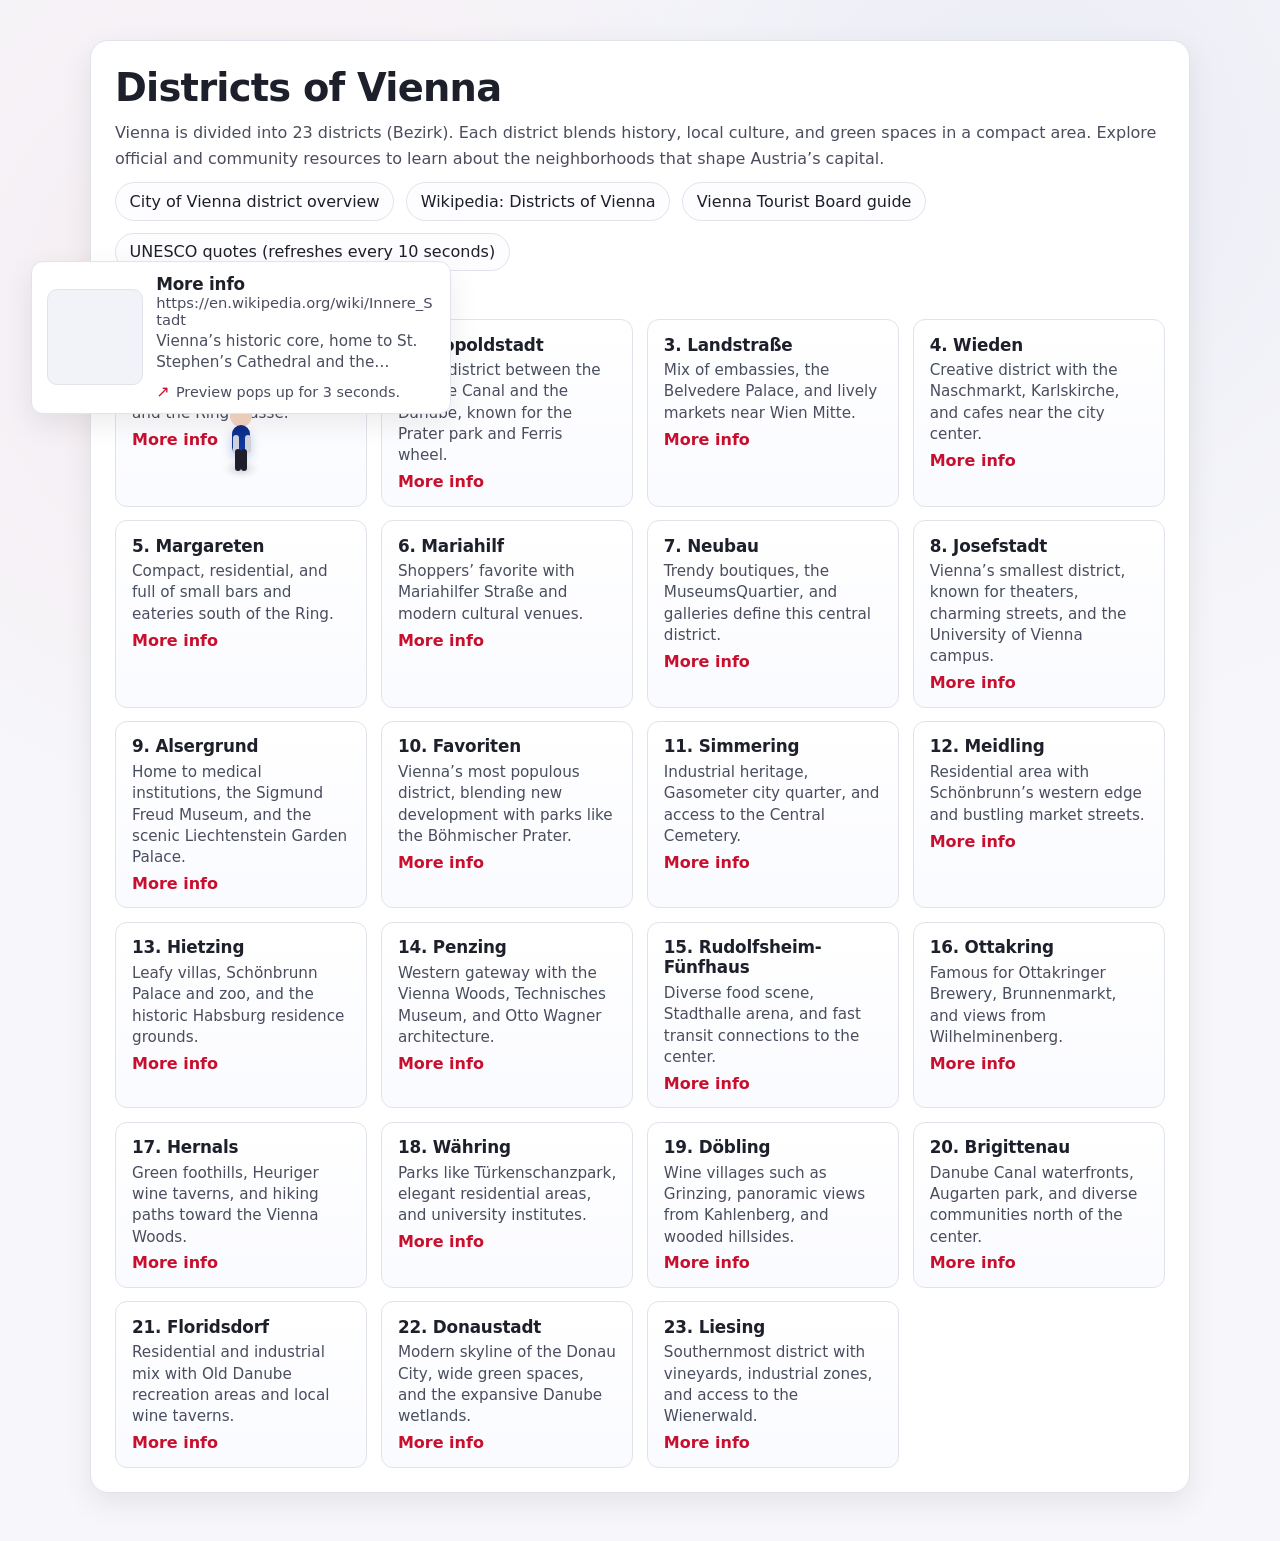
==== index.html @ 6fa462cc "Add UNESCO quotes page" ====
<!doctype html>
<html lang="en">
<head>
  <meta charset="UTF-8" />
  <meta name="viewport" content="width=device-width, initial-scale=1" />
  <title>Districts of Vienna</title>
  <style>
    :root {
      color-scheme: light;
      --bg: #f7f7fb;
      --panel: #ffffff;
      --text: #1d1f2a;
      --muted: #4a4d5e;
      --accent: #c8102e;
      --border: #e1e3eb;
      --shadow: 0 10px 30px rgba(0, 0, 0, 0.08);
      font-family: "Inter", system-ui, -apple-system, "Segoe UI", sans-serif;
    }

    * {
      box-sizing: border-box;
    }

    body {
      margin: 0;
      min-height: 100vh;
      background: radial-gradient(circle at 20% 20%, rgba(200, 16, 46, 0.05), transparent 35%),
        radial-gradient(circle at 80% 10%, rgba(12, 44, 132, 0.05), transparent 35%),
        var(--bg);
      color: var(--text);
      display: grid;
      place-items: center;
      padding: 2.5rem 1.5rem 3rem;
    }

    main {
      width: min(1100px, 100%);
      background: var(--panel);
      border-radius: 18px;
      padding: clamp(1.5rem, 1.5vw, 2rem);
      box-shadow: var(--shadow);
      border: 1px solid var(--border);
    }

    header {
      display: flex;
      flex-direction: column;
      gap: 0.65rem;
      margin-bottom: 1.5rem;
    }

    h1 {
      font-size: clamp(1.8rem, 3vw, 2.4rem);
      margin: 0;
      letter-spacing: -0.02em;
    }

    p.lead {
      margin: 0;
      color: var(--muted);
      font-size: 1rem;
      line-height: 1.6;
    }

    .resources {
      display: flex;
      flex-wrap: wrap;
      gap: 0.75rem;
      margin: 0 0 1.5rem;
      padding: 0;
      list-style: none;
    }

    .resources a {
      display: inline-flex;
      align-items: center;
      gap: 0.4rem;
      padding: 0.55rem 0.85rem;
      border-radius: 999px;
      text-decoration: none;
      color: var(--text);
      border: 1px solid var(--border);
      background: #fdfdff;
      transition: transform 180ms ease, box-shadow 180ms ease, border-color 180ms ease;
    }

    .resources a:hover {
      transform: translateY(-1px);
      border-color: rgba(200, 16, 46, 0.35);
      box-shadow: 0 8px 20px rgba(200, 16, 46, 0.12);
    }

    .districts {
      display: grid;
      grid-template-columns: repeat(auto-fit, minmax(240px, 1fr));
      gap: 0.85rem;
      padding: 0;
      margin: 0;
      list-style: none;
    }

    .district {
      border: 1px solid var(--border);
      border-radius: 12px;
      padding: 0.9rem 1rem;
      background: linear-gradient(180deg, #ffffff 0%, #fafbff 100%);
      display: flex;
      flex-direction: column;
      gap: 0.35rem;
      transition: border-color 180ms ease, box-shadow 180ms ease, transform 180ms ease;
    }

    .district:hover {
      border-color: rgba(200, 16, 46, 0.35);
      box-shadow: 0 10px 22px rgba(12, 44, 132, 0.12);
      transform: translateY(-2px);
    }

    .district strong {
      font-size: 1.05rem;
      letter-spacing: -0.01em;
    }

    .district span {
      color: var(--muted);
      font-size: 0.95rem;
      line-height: 1.4;
    }

    .district a {
      color: var(--accent);
      font-weight: 600;
      text-decoration: none;
    }

    .district a:hover {
      text-decoration: underline;
    }

    .link-preview {
      position: fixed;
      transform: translate(-50%, -110%);
      min-width: 260px;
      max-width: min(420px, 92vw);
      padding: 0.75rem 0.9rem;
      border-radius: 12px;
      background: var(--panel);
      border: 1px solid var(--border);
      box-shadow: var(--shadow);
      color: var(--text);
      display: none;
      gap: 0.85rem;
      z-index: 5;
      align-items: center;
      grid-template-columns: 96px 1fr;
    }

    .link-preview.visible {
      display: grid;
      animation: fade-in 200ms ease;
    }

    .link-preview .preview-media {
      width: 96px;
      height: 96px;
      border-radius: 10px;
      overflow: hidden;
      background: #f1f3f8;
      border: 1px solid var(--border);
      display: grid;
      place-items: center;
    }

    .link-preview .preview-media img {
      width: 100%;
      height: 100%;
      object-fit: cover;
      display: block;
    }

    .link-preview .preview-media img.is-hidden {
      display: none;
    }

    .link-preview strong {
      font-size: 1.05rem;
      letter-spacing: -0.01em;
      display: block;
    }

    .link-preview .url {
      color: var(--muted);
      font-size: 0.92rem;
      word-break: break-word;
      display: block;
    }

    .link-preview .description {
      margin: 0.2rem 0 0.55rem;
      color: var(--muted);
      font-size: 0.95rem;
      line-height: 1.4;
      display: -webkit-box;
      -webkit-line-clamp: 2;
      -webkit-box-orient: vertical;
      overflow: hidden;
    }

    .link-preview .hint {
      display: inline-flex;
      align-items: center;
      gap: 0.4rem;
      font-size: 0.9rem;
      color: var(--muted);
    }

    .link-preview .hint::before {
      content: "\2197";
      font-size: 1rem;
      color: var(--accent);
    }

    .little-man {
      position: fixed;
      inset: 0;
      pointer-events: none;
      overflow: visible;
      z-index: 2;
    }

    .little-man .shadow {
      position: absolute;
      width: 34px;
      height: 12px;
      background: radial-gradient(ellipse at center, rgba(0, 0, 0, 0.25), transparent 70%);
      filter: blur(3px);
      transform: translate(-50%, -50%);
      animation: roam 16s linear infinite;
      z-index: 0;
    }

    .little-man .character {
      position: absolute;
      width: 34px;
      height: 64px;
      transform: translate(-50%, -100%);
      transform-origin: center bottom;
      animation: roam 16s linear infinite;
      z-index: 1;
    }

    .little-man.is-manual .character,
    .little-man.is-manual .shadow {
      animation: none;
      left: var(--man-x);
      top: var(--man-y);
      transition: left 280ms ease, top 280ms ease, transform 280ms ease;
    }

    .little-man.is-manual .character {
      transform: translate(-50%, -100%) scaleX(var(--man-direction, 1));
    }

    .little-man.is-manual .shadow {
      transform: translate(-50%, -50%);
    }

    .little-man .head {
      position: absolute;
      width: 22px;
      height: 22px;
      background: #f7d7c4;
      border-radius: 50%;
      top: 0;
      left: 50%;
      transform: translateX(-50%);
      box-shadow: inset 0 1px 0 rgba(255, 255, 255, 0.6);
    }

    .little-man .body {
      position: absolute;
      width: 18px;
      height: 28px;
      background: linear-gradient(180deg, #0c2c84 0%, #123da8 100%);
      border-radius: 10px 10px 6px 6px;
      top: 20px;
      left: 50%;
      transform: translateX(-50%);
      box-shadow: 0 6px 12px rgba(12, 44, 132, 0.25);
      animation: bounce 800ms ease-in-out infinite;
    }

    .little-man .leg,
    .little-man .arm {
      position: absolute;
      width: 6px;
      height: 22px;
      background: #1e1f2a;
      border-radius: 8px;
      transform-origin: top center;
      top: 44px;
      left: 50%;
    }

    .little-man .leg.left {
      margin-left: -6px;
      animation: walk 700ms ease-in-out infinite alternate;
    }

    .little-man .leg.right {
      margin-left: 0px;
      animation: walk 700ms ease-in-out infinite alternate-reverse;
    }

    .little-man .arm {
      height: 18px;
      top: 30px;
      background: #d0d3dd;
    }

    .little-man .arm.left {
      margin-left: -8px;
      animation: swing 650ms ease-in-out infinite alternate;
    }

    .little-man .arm.right {
      margin-left: 4px;
      animation: swing 650ms ease-in-out infinite alternate-reverse;
    }

    @keyframes roam {
      0% {
        left: 12vw;
        top: 70vh;
        transform: translate(-50%, -100%) scaleX(1);
      }
      25% {
        left: 82vw;
        top: 68vh;
        transform: translate(-50%, -100%) scaleX(1);
      }
      35% {
        left: 82vw;
        top: 36vh;
        transform: translate(-50%, -100%) scaleX(-1);
      }
      60% {
        left: 22vw;
        top: 34vh;
        transform: translate(-50%, -100%) scaleX(-1);
      }
      72% {
        left: 22vw;
        top: 72vh;
        transform: translate(-50%, -100%) scaleX(1);
      }
      100% {
        left: 12vw;
        top: 70vh;
        transform: translate(-50%, -100%) scaleX(1);
      }
    }

    @keyframes walk {
      from {
        transform: rotate(18deg);
      }
      to {
        transform: rotate(-18deg);
      }
    }

    @keyframes swing {
      from {
        transform: rotate(-12deg);
      }
      to {
        transform: rotate(14deg);
      }
    }

    @keyframes bounce {
      0%,
      100% {
        transform: translate(-50%, 0);
      }
      50% {
        transform: translate(-50%, -3px);
      }
    }

    @media (max-width: 640px) {
      body {
        padding: 1.25rem;
      }

      .districts {
        grid-template-columns: 1fr;
      }
    }

    @keyframes fade-in {
      from {
        opacity: 0;
        transform: translate(-50%, -120%);
      }
      to {
        opacity: 1;
        transform: translate(-50%, -110%);
      }
    }
  </style>
</head>
<body>
  <div class="little-man" aria-hidden="true">
    <div class="shadow"></div>
    <div class="character">
      <span class="head"></span>
      <span class="body"></span>
      <span class="arm left"></span>
      <span class="arm right"></span>
      <span class="leg left"></span>
      <span class="leg right"></span>
    </div>
  </div>
  <main>
    <header>
      <h1>Districts of Vienna</h1>
      <p class="lead">
        Vienna is divided into 23 districts (Bezirk). Each district blends history, local culture, and green spaces in a
        compact area. Explore official and community resources to learn about the neighborhoods that shape Austria&rsquo;s
        capital.
      </p>
      <ul class="resources">
        <li><a href="https://www.wien.gv.at/english/environment-districts/" target="_blank" rel="noopener">City of Vienna district overview</a></li>
        <li><a href="https://en.wikipedia.org/wiki/Districts_of_Vienna" target="_blank" rel="noopener">Wikipedia: Districts of Vienna</a></li>
        <li><a href="https://www.wien.info/en/travel-info/vienna-districts" target="_blank" rel="noopener">Vienna Tourist Board guide</a></li>
        <li><a href="quotes.html">UNESCO quotes (refreshes every 10 seconds)</a></li>
      </ul>
    </header>

    <ul class="districts">
      <li class="district">
        <strong>1. Innere Stadt</strong>
        <span>Vienna&rsquo;s historic core, home to St. Stephen&rsquo;s Cathedral and the Ringstrasse.</span>
        <a href="https://en.wikipedia.org/wiki/Innere_Stadt" target="_blank" rel="noopener">More info</a>
      </li>
      <li class="district">
        <strong>2. Leopoldstadt</strong>
        <span>Island district between the Danube Canal and the Danube, known for the Prater park and Ferris wheel.</span>
        <a href="https://en.wikipedia.org/wiki/Leopoldstadt" target="_blank" rel="noopener">More info</a>
      </li>
      <li class="district">
        <strong>3. Landstraße</strong>
        <span>Mix of embassies, the Belvedere Palace, and lively markets near Wien Mitte.</span>
        <a href="https://en.wikipedia.org/wiki/Landstraße" target="_blank" rel="noopener">More info</a>
      </li>
      <li class="district">
        <strong>4. Wieden</strong>
        <span>Creative district with the Naschmarkt, Karlskirche, and cafes near the city center.</span>
        <a href="https://en.wikipedia.org/wiki/Wieden" target="_blank" rel="noopener">More info</a>
      </li>
      <li class="district">
        <strong>5. Margareten</strong>
        <span>Compact, residential, and full of small bars and eateries south of the Ring.</span>
        <a href="https://en.wikipedia.org/wiki/Margareten" target="_blank" rel="noopener">More info</a>
      </li>
      <li class="district">
        <strong>6. Mariahilf</strong>
        <span>Shoppers&rsquo; favorite with Mariahilfer Straße and modern cultural venues.</span>
        <a href="https://en.wikipedia.org/wiki/Mariahilf" target="_blank" rel="noopener">More info</a>
      </li>
      <li class="district">
        <strong>7. Neubau</strong>
        <span>Trendy boutiques, the MuseumsQuartier, and galleries define this central district.</span>
        <a href="https://en.wikipedia.org/wiki/Neubau" target="_blank" rel="noopener">More info</a>
      </li>
      <li class="district">
        <strong>8. Josefstadt</strong>
        <span>Vienna&rsquo;s smallest district, known for theaters, charming streets, and the University of Vienna campus.</span>
        <a href="https://en.wikipedia.org/wiki/Josefstadt" target="_blank" rel="noopener">More info</a>
      </li>
      <li class="district">
        <strong>9. Alsergrund</strong>
        <span>Home to medical institutions, the Sigmund Freud Museum, and the scenic Liechtenstein Garden Palace.</span>
        <a href="https://en.wikipedia.org/wiki/Alsergrund" target="_blank" rel="noopener">More info</a>
      </li>
      <li class="district">
        <strong>10. Favoriten</strong>
        <span>Vienna&rsquo;s most populous district, blending new development with parks like the Böhmischer Prater.</span>
        <a href="https://en.wikipedia.org/wiki/Favoriten" target="_blank" rel="noopener">More info</a>
      </li>
      <li class="district">
        <strong>11. Simmering</strong>
        <span>Industrial heritage, Gasometer city quarter, and access to the Central Cemetery.</span>
        <a href="https://en.wikipedia.org/wiki/Simmering_(Vienna)" target="_blank" rel="noopener">More info</a>
      </li>
      <li class="district">
        <strong>12. Meidling</strong>
        <span>Residential area with Schönbrunn&rsquo;s western edge and bustling market streets.</span>
        <a href="https://en.wikipedia.org/wiki/Meidling" target="_blank" rel="noopener">More info</a>
      </li>
      <li class="district">
        <strong>13. Hietzing</strong>
        <span>Leafy villas, Schönbrunn Palace and zoo, and the historic Habsburg residence grounds.</span>
        <a href="https://en.wikipedia.org/wiki/Hietzing" target="_blank" rel="noopener">More info</a>
      </li>
      <li class="district">
        <strong>14. Penzing</strong>
        <span>Western gateway with the Vienna Woods, Technisches Museum, and Otto Wagner architecture.</span>
        <a href="https://en.wikipedia.org/wiki/Penzing,_Vienna" target="_blank" rel="noopener">More info</a>
      </li>
      <li class="district">
        <strong>15. Rudolfsheim-Fünfhaus</strong>
        <span>Diverse food scene, Stadthalle arena, and fast transit connections to the center.</span>
        <a href="https://en.wikipedia.org/wiki/Rudolfsheim-Fünfhaus" target="_blank" rel="noopener">More info</a>
      </li>
      <li class="district">
        <strong>16. Ottakring</strong>
        <span>Famous for Ottakringer Brewery, Brunnenmarkt, and views from Wilhelminenberg.</span>
        <a href="https://en.wikipedia.org/wiki/Ottakring" target="_blank" rel="noopener">More info</a>
      </li>
      <li class="district">
        <strong>17. Hernals</strong>
        <span>Green foothills, Heuriger wine taverns, and hiking paths toward the Vienna Woods.</span>
        <a href="https://en.wikipedia.org/wiki/Hernals" target="_blank" rel="noopener">More info</a>
      </li>
      <li class="district">
        <strong>18. Währing</strong>
        <span>Parks like Türkenschanzpark, elegant residential areas, and university institutes.</span>
        <a href="https://en.wikipedia.org/wiki/Währing" target="_blank" rel="noopener">More info</a>
      </li>
      <li class="district">
        <strong>19. Döbling</strong>
        <span>Wine villages such as Grinzing, panoramic views from Kahlenberg, and wooded hillsides.</span>
        <a href="https://en.wikipedia.org/wiki/Döbling" target="_blank" rel="noopener">More info</a>
      </li>
      <li class="district">
        <strong>20. Brigittenau</strong>
        <span>Danube Canal waterfronts, Augarten park, and diverse communities north of the center.</span>
        <a href="https://en.wikipedia.org/wiki/Brigittenau" target="_blank" rel="noopener">More info</a>
      </li>
      <li class="district">
        <strong>21. Floridsdorf</strong>
        <span>Residential and industrial mix with Old Danube recreation areas and local wine taverns.</span>
        <a href="https://en.wikipedia.org/wiki/Floridsdorf" target="_blank" rel="noopener">More info</a>
      </li>
      <li class="district">
        <strong>22. Donaustadt</strong>
        <span>Modern skyline of the Donau City, wide green spaces, and the expansive Danube wetlands.</span>
        <a href="https://en.wikipedia.org/wiki/Donaustadt" target="_blank" rel="noopener">More info</a>
      </li>
      <li class="district">
        <strong>23. Liesing</strong>
        <span>Southernmost district with vineyards, industrial zones, and access to the Wienerwald.</span>
        <a href="https://en.wikipedia.org/wiki/Liesing" target="_blank" rel="noopener">More info</a>
      </li>
    </ul>
  </main>
  <div class="link-preview" role="status" aria-live="polite">
    <div class="preview-media">
      <img class="is-hidden" alt="" />
    </div>
    <div class="preview-copy">
      <strong></strong>
      <span class="url"></span>
      <p class="description"></p>
      <span class="hint">Preview pops up for 3 seconds.</span>
    </div>
  </div>
  <script>
    const littleMan = document.querySelector('.little-man');
    const linkPreview = document.querySelector('.link-preview');
    const previewTitle = linkPreview.querySelector('strong');
    const previewUrl = linkPreview.querySelector('.url');
    const previewDescription = linkPreview.querySelector('.description');
    const previewImage = linkPreview.querySelector('.preview-media img');
    const anchors = Array.from(document.querySelectorAll('a[href]'));
    const previewCache = new Map();
    let previewTimeout;
    let autoTourTimeout;
    let autoIndex = 0;

    function positionLittleMan(target) {
      const rect = target.getBoundingClientRect();
      const x = rect.left + rect.width / 2;
      const y = rect.top + rect.height + 20;
      const direction = x < window.innerWidth / 2 ? 1 : -1;
      littleMan.style.setProperty('--man-x', `${x}px`);
      littleMan.style.setProperty('--man-y', `${y}px`);
      littleMan.style.setProperty('--man-direction', direction);
      littleMan.classList.add('is-manual');
    }

    function positionPreview(target) {
      const rect = target.getBoundingClientRect();
      const x = rect.left + rect.width / 2;
      const y = rect.top;
      linkPreview.style.left = `${x}px`;
      linkPreview.style.top = `${y}px`;
    }

    function getFallbackDescription(anchor) {
      return anchor.closest('.district')?.querySelector('span')?.textContent?.trim() || '';
    }

    function applyPreviewData(anchor, data) {
      if (linkPreview.dataset.href !== anchor.href) return;

      previewTitle.textContent = data.title;
      previewUrl.textContent = data.url;
      previewDescription.textContent = data.description || '';

      if (data.image) {
        previewImage.src = data.image;
        previewImage.alt = data.title;
        previewImage.classList.remove('is-hidden');
      } else {
        previewImage.removeAttribute('src');
        previewImage.alt = '';
        previewImage.classList.add('is-hidden');
      }
    }

    async function fetchPreviewData(anchor) {
      const href = anchor.href;

      if (previewCache.has(href)) {
        return previewCache.get(href);
      }

      const fallback = {
        title: anchor.textContent.trim() || href,
        url: href,
        description: getFallbackDescription(anchor),
        image: '',
      };

      previewCache.set(href, fallback);

      try {
        const pathParts = new URL(href).pathname.split('/').filter(Boolean);
        const pageName = decodeURIComponent(pathParts.pop() || '');

        if (!pageName) {
          return fallback;
        }

        const response = await fetch(`https://en.wikipedia.org/api/rest_v1/page/summary/${pageName}`);

        if (!response.ok) {
          return fallback;
        }

        const data = await response.json();

        const enriched = {
          title: data.title || fallback.title,
          url: href,
          description: data.extract || fallback.description,
          image: data.thumbnail?.source || '',
        };

        previewCache.set(href, enriched);
        return enriched;
      } catch (error) {
        return fallback;
      }
    }

    function hidePreview() {
      linkPreview.classList.remove('visible');
      littleMan.classList.remove('is-manual');
      delete linkPreview.dataset.href;
    }

    function showPreview(anchor) {
      clearTimeout(previewTimeout);
      positionLittleMan(anchor);
      positionPreview(anchor);
      linkPreview.dataset.href = anchor.href;

      applyPreviewData(anchor, {
        title: anchor.textContent.trim() || anchor.href,
        url: anchor.href,
        description: getFallbackDescription(anchor),
        image: '',
      });
      linkPreview.classList.add('visible');

      fetchPreviewData(anchor).then((data) => applyPreviewData(anchor, data));

      previewTimeout = setTimeout(hidePreview, 3000);
    }

    const infoAnchors = anchors.filter((anchor) => anchor.closest('.district'));

    function stopAutoTour() {
      clearTimeout(autoTourTimeout);
      autoTourTimeout = null;
    }

    function startAutoTour(initialDelay = 800) {
      stopAutoTour();
      if (!infoAnchors.length) return;

      autoIndex = 0;

      const visitNext = () => {
        const anchor = infoAnchors[autoIndex % infoAnchors.length];
        showPreview(anchor);

        autoTourTimeout = setTimeout(() => {
          hidePreview();
          autoIndex += 1;
          autoTourTimeout = setTimeout(visitNext, 450);
        }, 3200);
      };

      autoTourTimeout = setTimeout(visitNext, initialDelay);
    }

    anchors.forEach((anchor) => {
      const handlePointerEnter = () => {
        stopAutoTour();
        showPreview(anchor);
      };
      const handlePointerMove = () => {
        positionLittleMan(anchor);
        positionPreview(anchor);
      };
      const handlePointerLeave = () => {
        clearTimeout(previewTimeout);
        hidePreview();
        startAutoTour(1400);
      };

      anchor.addEventListener('pointerenter', handlePointerEnter);
      anchor.addEventListener('pointermove', handlePointerMove);
      anchor.addEventListener('pointerleave', handlePointerLeave);
      anchor.addEventListener('focus', handlePointerEnter);
      anchor.addEventListener('blur', handlePointerLeave);
    });

    startAutoTour(800);
  </script>
</body>
</html>
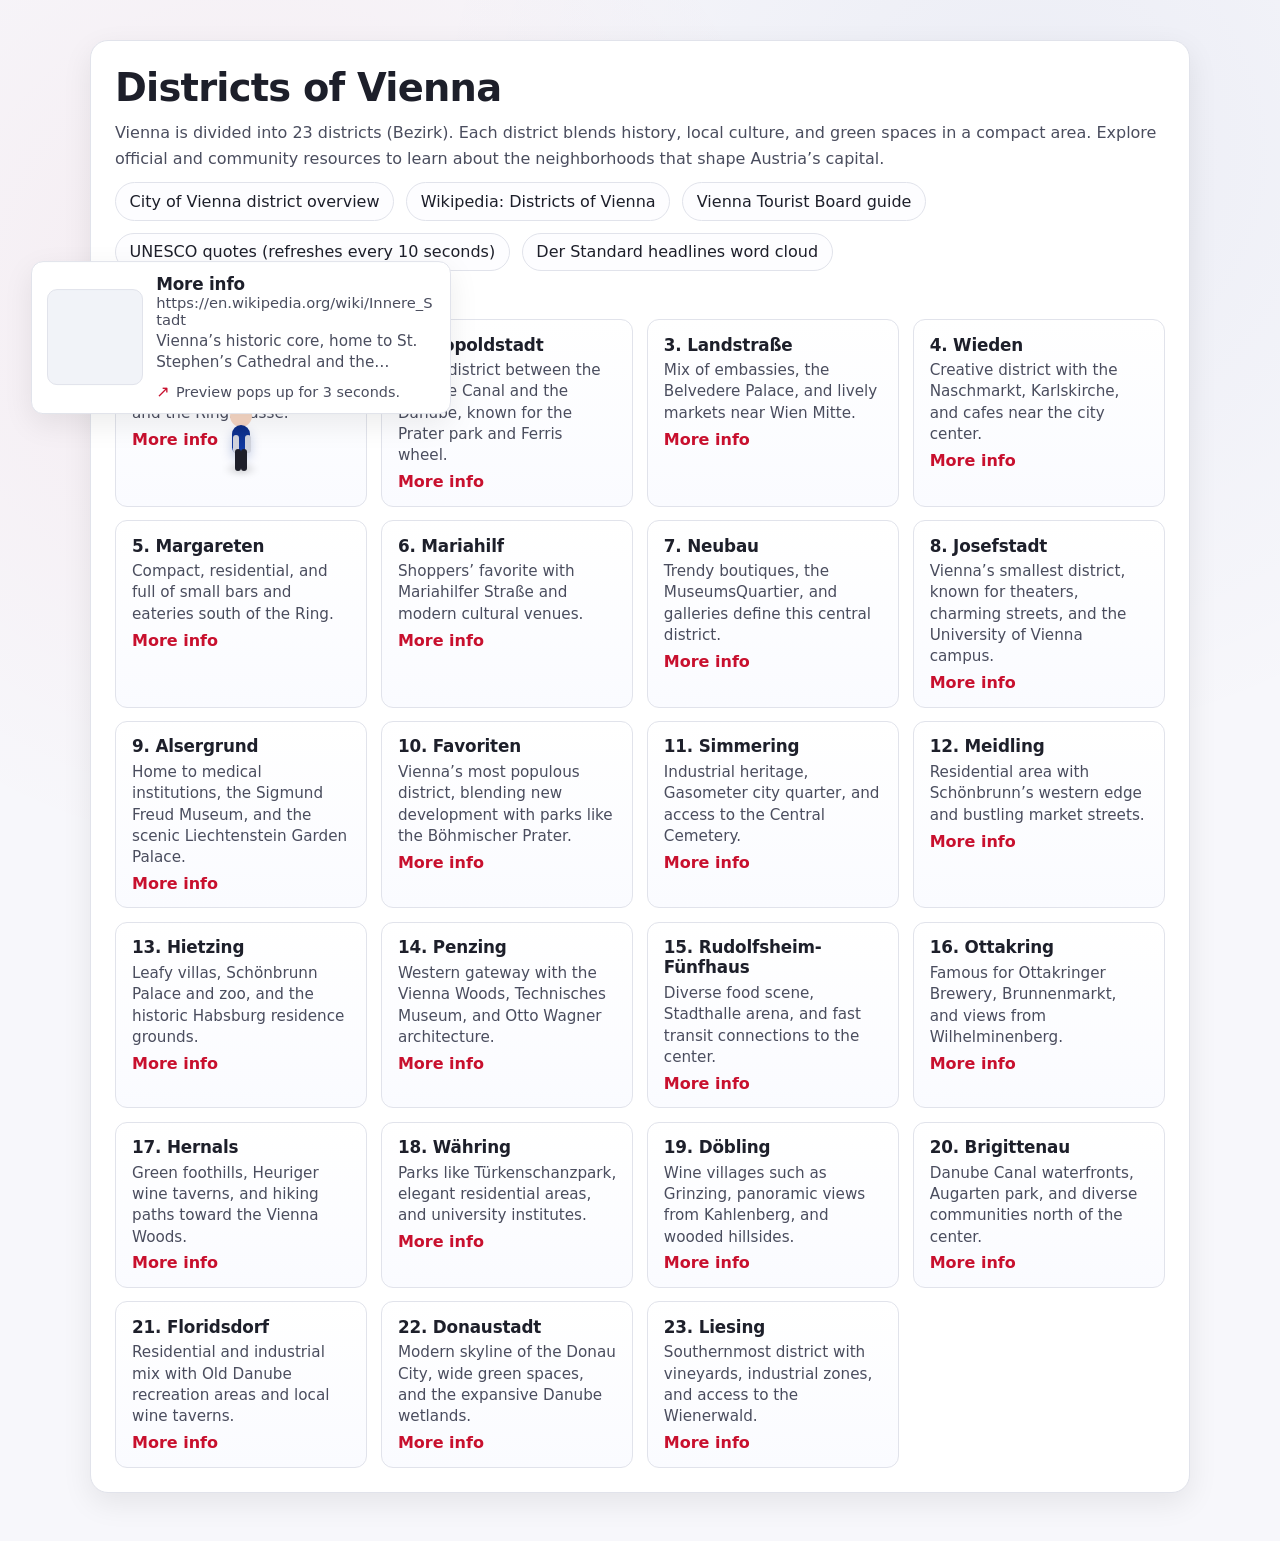
==== commit 9bea21b3: "Add Der Standard headlines word cloud page" ====
--- a/index.html
+++ b/index.html
@@ -436,6 +436,7 @@
         <li><a href="https://en.wikipedia.org/wiki/Districts_of_Vienna" target="_blank" rel="noopener">Wikipedia: Districts of Vienna</a></li>
         <li><a href="https://www.wien.info/en/travel-info/vienna-districts" target="_blank" rel="noopener">Vienna Tourist Board guide</a></li>
         <li><a href="quotes.html">UNESCO quotes (refreshes every 10 seconds)</a></li>
+        <li><a href="headlines.html">Der Standard headlines word cloud</a></li>
       </ul>
     </header>
 
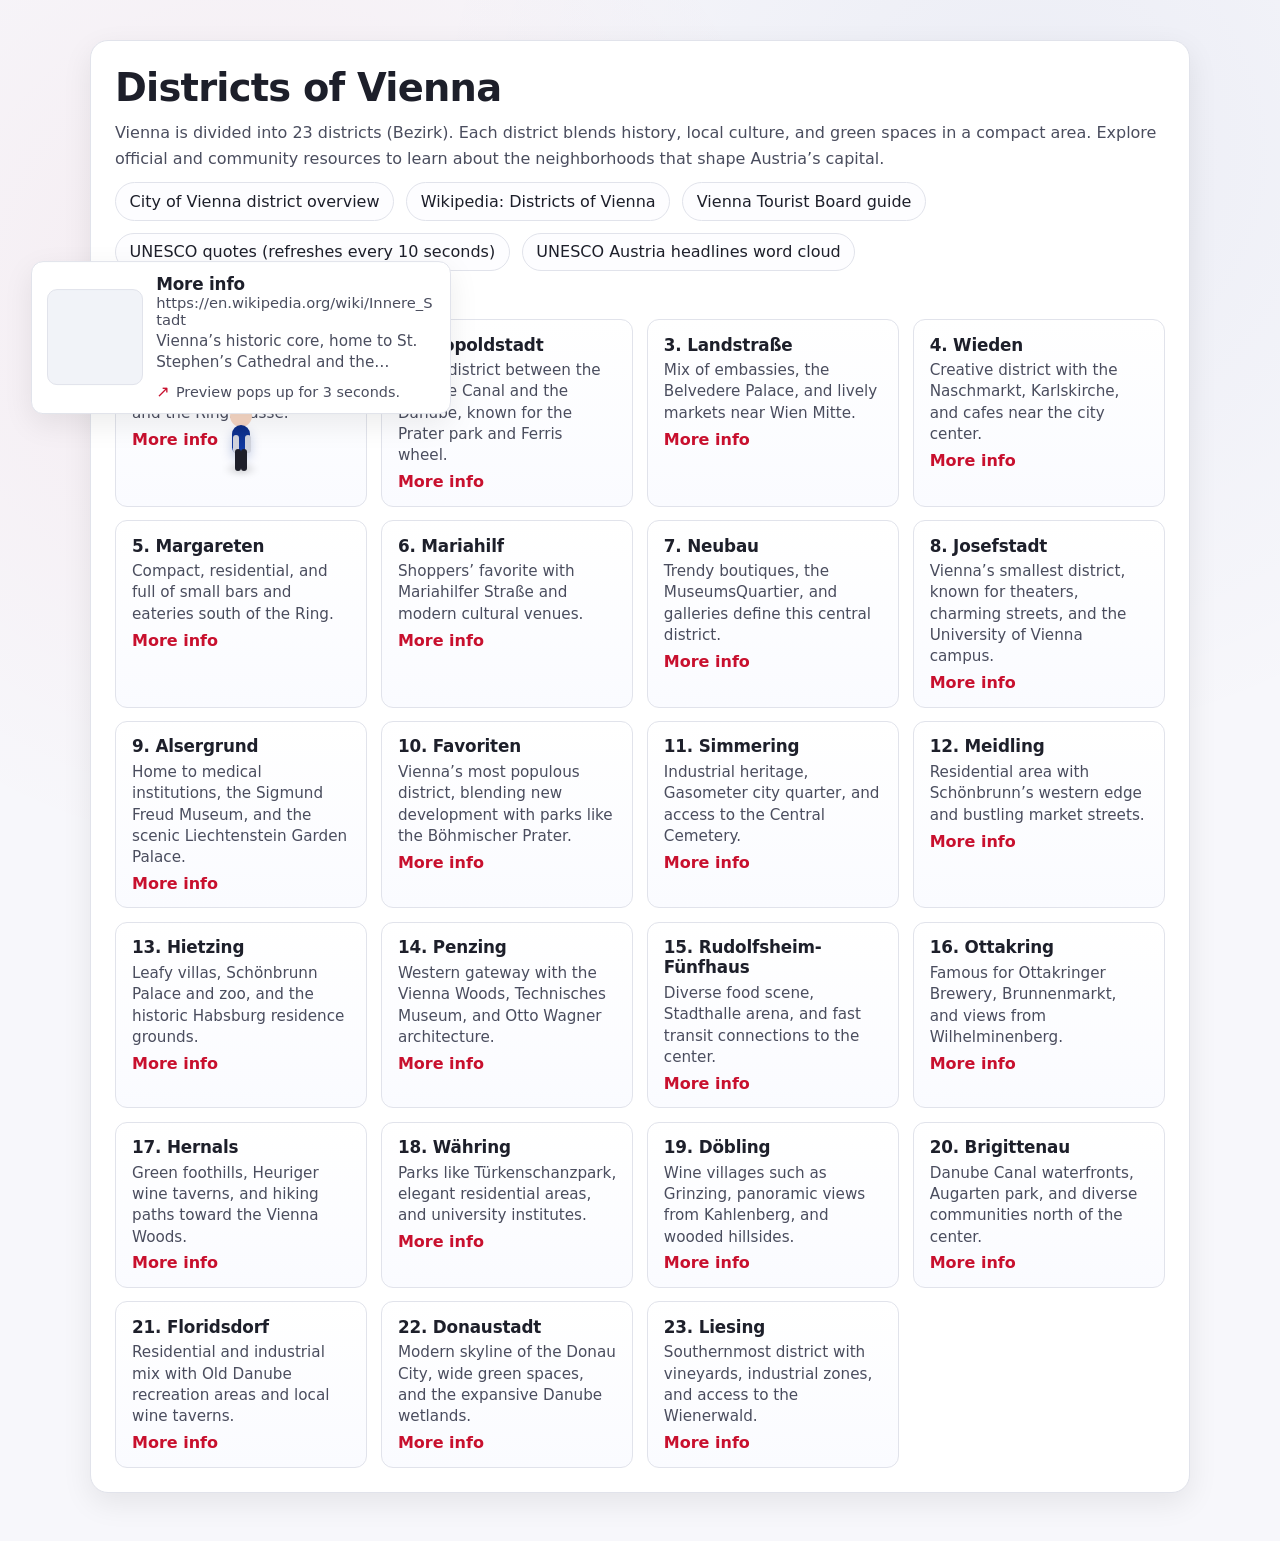
==== commit 52e73376: "Use UNESCO RSS feed for headlines" ====
--- a/index.html
+++ b/index.html
@@ -436,7 +436,7 @@
         <li><a href="https://en.wikipedia.org/wiki/Districts_of_Vienna" target="_blank" rel="noopener">Wikipedia: Districts of Vienna</a></li>
         <li><a href="https://www.wien.info/en/travel-info/vienna-districts" target="_blank" rel="noopener">Vienna Tourist Board guide</a></li>
         <li><a href="quotes.html">UNESCO quotes (refreshes every 10 seconds)</a></li>
-        <li><a href="headlines.html">Der Standard headlines word cloud</a></li>
+        <li><a href="headlines.html">UNESCO Austria headlines word cloud</a></li>
       </ul>
     </header>
 
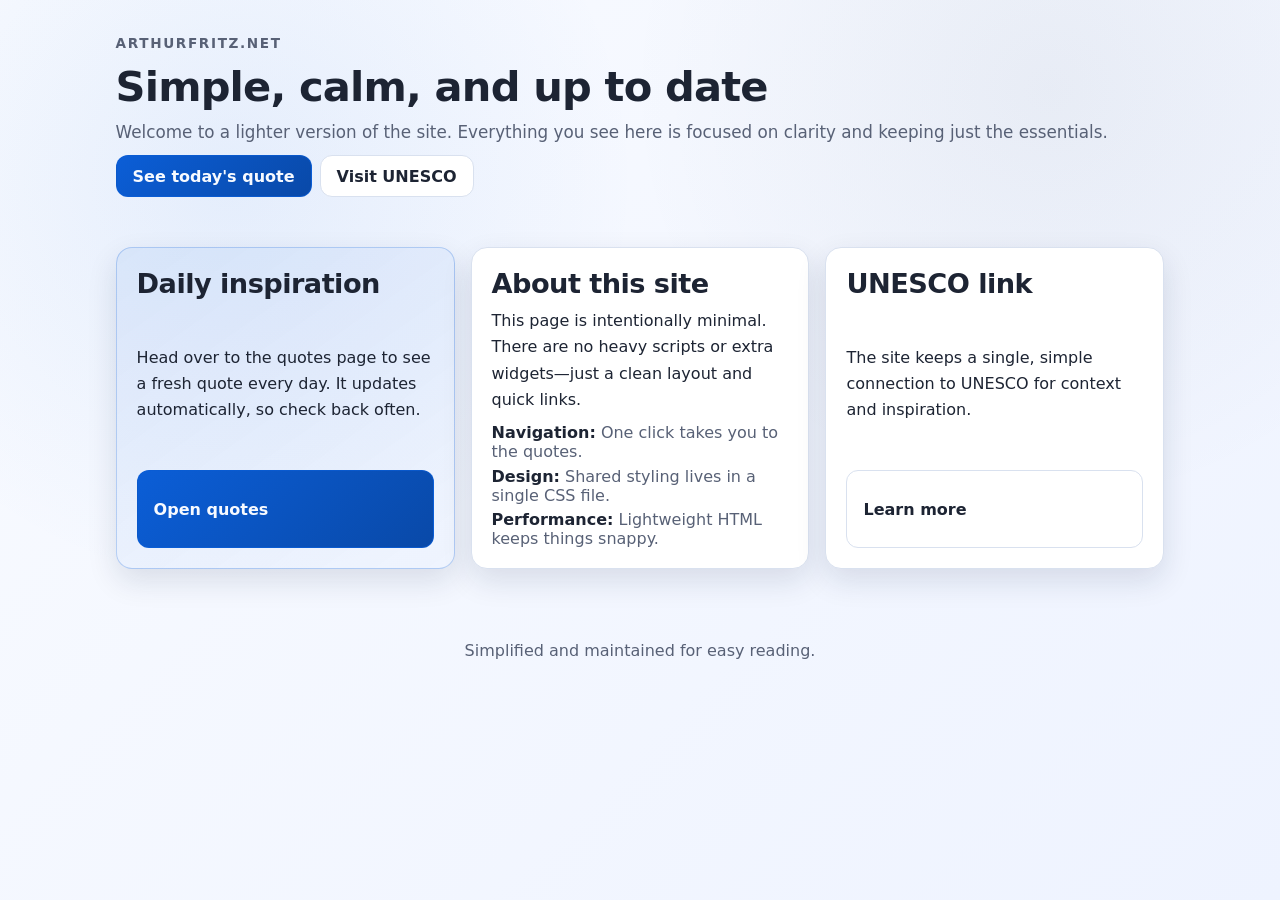
==== commit 2ef9db7f: "Simplify site and refresh quotes daily" ====
--- a/index.html
+++ b/index.html
@@ -3,747 +3,46 @@
 <head>
   <meta charset="UTF-8" />
   <meta name="viewport" content="width=device-width, initial-scale=1" />
-  <title>Districts of Vienna</title>
-  <style>
-    :root {
-      color-scheme: light;
-      --bg: #f7f7fb;
-      --panel: #ffffff;
-      --text: #1d1f2a;
-      --muted: #4a4d5e;
-      --accent: #c8102e;
-      --border: #e1e3eb;
-      --shadow: 0 10px 30px rgba(0, 0, 0, 0.08);
-      font-family: "Inter", system-ui, -apple-system, "Segoe UI", sans-serif;
-    }
-
-    * {
-      box-sizing: border-box;
-    }
-
-    body {
-      margin: 0;
-      min-height: 100vh;
-      background: radial-gradient(circle at 20% 20%, rgba(200, 16, 46, 0.05), transparent 35%),
-        radial-gradient(circle at 80% 10%, rgba(12, 44, 132, 0.05), transparent 35%),
-        var(--bg);
-      color: var(--text);
-      display: grid;
-      place-items: center;
-      padding: 2.5rem 1.5rem 3rem;
-    }
-
-    main {
-      width: min(1100px, 100%);
-      background: var(--panel);
-      border-radius: 18px;
-      padding: clamp(1.5rem, 1.5vw, 2rem);
-      box-shadow: var(--shadow);
-      border: 1px solid var(--border);
-    }
-
-    header {
-      display: flex;
-      flex-direction: column;
-      gap: 0.65rem;
-      margin-bottom: 1.5rem;
-    }
-
-    h1 {
-      font-size: clamp(1.8rem, 3vw, 2.4rem);
-      margin: 0;
-      letter-spacing: -0.02em;
-    }
-
-    p.lead {
-      margin: 0;
-      color: var(--muted);
-      font-size: 1rem;
-      line-height: 1.6;
-    }
-
-    .resources {
-      display: flex;
-      flex-wrap: wrap;
-      gap: 0.75rem;
-      margin: 0 0 1.5rem;
-      padding: 0;
-      list-style: none;
-    }
-
-    .resources a {
-      display: inline-flex;
-      align-items: center;
-      gap: 0.4rem;
-      padding: 0.55rem 0.85rem;
-      border-radius: 999px;
-      text-decoration: none;
-      color: var(--text);
-      border: 1px solid var(--border);
-      background: #fdfdff;
-      transition: transform 180ms ease, box-shadow 180ms ease, border-color 180ms ease;
-    }
-
-    .resources a:hover {
-      transform: translateY(-1px);
-      border-color: rgba(200, 16, 46, 0.35);
-      box-shadow: 0 8px 20px rgba(200, 16, 46, 0.12);
-    }
-
-    .districts {
-      display: grid;
-      grid-template-columns: repeat(auto-fit, minmax(240px, 1fr));
-      gap: 0.85rem;
-      padding: 0;
-      margin: 0;
-      list-style: none;
-    }
-
-    .district {
-      border: 1px solid var(--border);
-      border-radius: 12px;
-      padding: 0.9rem 1rem;
-      background: linear-gradient(180deg, #ffffff 0%, #fafbff 100%);
-      display: flex;
-      flex-direction: column;
-      gap: 0.35rem;
-      transition: border-color 180ms ease, box-shadow 180ms ease, transform 180ms ease;
-    }
-
-    .district:hover {
-      border-color: rgba(200, 16, 46, 0.35);
-      box-shadow: 0 10px 22px rgba(12, 44, 132, 0.12);
-      transform: translateY(-2px);
-    }
-
-    .district strong {
-      font-size: 1.05rem;
-      letter-spacing: -0.01em;
-    }
-
-    .district span {
-      color: var(--muted);
-      font-size: 0.95rem;
-      line-height: 1.4;
-    }
-
-    .district a {
-      color: var(--accent);
-      font-weight: 600;
-      text-decoration: none;
-    }
-
-    .district a:hover {
-      text-decoration: underline;
-    }
-
-    .link-preview {
-      position: fixed;
-      transform: translate(-50%, -110%);
-      min-width: 260px;
-      max-width: min(420px, 92vw);
-      padding: 0.75rem 0.9rem;
-      border-radius: 12px;
-      background: var(--panel);
-      border: 1px solid var(--border);
-      box-shadow: var(--shadow);
-      color: var(--text);
-      display: none;
-      gap: 0.85rem;
-      z-index: 5;
-      align-items: center;
-      grid-template-columns: 96px 1fr;
-    }
-
-    .link-preview.visible {
-      display: grid;
-      animation: fade-in 200ms ease;
-    }
-
-    .link-preview .preview-media {
-      width: 96px;
-      height: 96px;
-      border-radius: 10px;
-      overflow: hidden;
-      background: #f1f3f8;
-      border: 1px solid var(--border);
-      display: grid;
-      place-items: center;
-    }
-
-    .link-preview .preview-media img {
-      width: 100%;
-      height: 100%;
-      object-fit: cover;
-      display: block;
-    }
-
-    .link-preview .preview-media img.is-hidden {
-      display: none;
-    }
-
-    .link-preview strong {
-      font-size: 1.05rem;
-      letter-spacing: -0.01em;
-      display: block;
-    }
-
-    .link-preview .url {
-      color: var(--muted);
-      font-size: 0.92rem;
-      word-break: break-word;
-      display: block;
-    }
-
-    .link-preview .description {
-      margin: 0.2rem 0 0.55rem;
-      color: var(--muted);
-      font-size: 0.95rem;
-      line-height: 1.4;
-      display: -webkit-box;
-      -webkit-line-clamp: 2;
-      -webkit-box-orient: vertical;
-      overflow: hidden;
-    }
-
-    .link-preview .hint {
-      display: inline-flex;
-      align-items: center;
-      gap: 0.4rem;
-      font-size: 0.9rem;
-      color: var(--muted);
-    }
-
-    .link-preview .hint::before {
-      content: "\2197";
-      font-size: 1rem;
-      color: var(--accent);
-    }
-
-    .little-man {
-      position: fixed;
-      inset: 0;
-      pointer-events: none;
-      overflow: visible;
-      z-index: 2;
-    }
-
-    .little-man .shadow {
-      position: absolute;
-      width: 34px;
-      height: 12px;
-      background: radial-gradient(ellipse at center, rgba(0, 0, 0, 0.25), transparent 70%);
-      filter: blur(3px);
-      transform: translate(-50%, -50%);
-      animation: roam 16s linear infinite;
-      z-index: 0;
-    }
-
-    .little-man .character {
-      position: absolute;
-      width: 34px;
-      height: 64px;
-      transform: translate(-50%, -100%);
-      transform-origin: center bottom;
-      animation: roam 16s linear infinite;
-      z-index: 1;
-    }
-
-    .little-man.is-manual .character,
-    .little-man.is-manual .shadow {
-      animation: none;
-      left: var(--man-x);
-      top: var(--man-y);
-      transition: left 280ms ease, top 280ms ease, transform 280ms ease;
-    }
-
-    .little-man.is-manual .character {
-      transform: translate(-50%, -100%) scaleX(var(--man-direction, 1));
-    }
-
-    .little-man.is-manual .shadow {
-      transform: translate(-50%, -50%);
-    }
-
-    .little-man .head {
-      position: absolute;
-      width: 22px;
-      height: 22px;
-      background: #f7d7c4;
-      border-radius: 50%;
-      top: 0;
-      left: 50%;
-      transform: translateX(-50%);
-      box-shadow: inset 0 1px 0 rgba(255, 255, 255, 0.6);
-    }
-
-    .little-man .body {
-      position: absolute;
-      width: 18px;
-      height: 28px;
-      background: linear-gradient(180deg, #0c2c84 0%, #123da8 100%);
-      border-radius: 10px 10px 6px 6px;
-      top: 20px;
-      left: 50%;
-      transform: translateX(-50%);
-      box-shadow: 0 6px 12px rgba(12, 44, 132, 0.25);
-      animation: bounce 800ms ease-in-out infinite;
-    }
-
-    .little-man .leg,
-    .little-man .arm {
-      position: absolute;
-      width: 6px;
-      height: 22px;
-      background: #1e1f2a;
-      border-radius: 8px;
-      transform-origin: top center;
-      top: 44px;
-      left: 50%;
-    }
-
-    .little-man .leg.left {
-      margin-left: -6px;
-      animation: walk 700ms ease-in-out infinite alternate;
-    }
-
-    .little-man .leg.right {
-      margin-left: 0px;
-      animation: walk 700ms ease-in-out infinite alternate-reverse;
-    }
-
-    .little-man .arm {
-      height: 18px;
-      top: 30px;
-      background: #d0d3dd;
-    }
-
-    .little-man .arm.left {
-      margin-left: -8px;
-      animation: swing 650ms ease-in-out infinite alternate;
-    }
-
-    .little-man .arm.right {
-      margin-left: 4px;
-      animation: swing 650ms ease-in-out infinite alternate-reverse;
-    }
-
-    @keyframes roam {
-      0% {
-        left: 12vw;
-        top: 70vh;
-        transform: translate(-50%, -100%) scaleX(1);
-      }
-      25% {
-        left: 82vw;
-        top: 68vh;
-        transform: translate(-50%, -100%) scaleX(1);
-      }
-      35% {
-        left: 82vw;
-        top: 36vh;
-        transform: translate(-50%, -100%) scaleX(-1);
-      }
-      60% {
-        left: 22vw;
-        top: 34vh;
-        transform: translate(-50%, -100%) scaleX(-1);
-      }
-      72% {
-        left: 22vw;
-        top: 72vh;
-        transform: translate(-50%, -100%) scaleX(1);
-      }
-      100% {
-        left: 12vw;
-        top: 70vh;
-        transform: translate(-50%, -100%) scaleX(1);
-      }
-    }
-
-    @keyframes walk {
-      from {
-        transform: rotate(18deg);
-      }
-      to {
-        transform: rotate(-18deg);
-      }
-    }
-
-    @keyframes swing {
-      from {
-        transform: rotate(-12deg);
-      }
-      to {
-        transform: rotate(14deg);
-      }
-    }
-
-    @keyframes bounce {
-      0%,
-      100% {
-        transform: translate(-50%, 0);
-      }
-      50% {
-        transform: translate(-50%, -3px);
-      }
-    }
-
-    @media (max-width: 640px) {
-      body {
-        padding: 1.25rem;
-      }
-
-      .districts {
-        grid-template-columns: 1fr;
-      }
-    }
-
-    @keyframes fade-in {
-      from {
-        opacity: 0;
-        transform: translate(-50%, -120%);
-      }
-      to {
-        opacity: 1;
-        transform: translate(-50%, -110%);
-      }
-    }
-  </style>
+  <title>arthurfritz.net</title>
+  <link rel="stylesheet" href="styles.css" />
 </head>
 <body>
-  <div class="little-man" aria-hidden="true">
-    <div class="shadow"></div>
-    <div class="character">
-      <span class="head"></span>
-      <span class="body"></span>
-      <span class="arm left"></span>
-      <span class="arm right"></span>
-      <span class="leg left"></span>
-      <span class="leg right"></span>
+  <header class="site-header container">
+    <p class="eyebrow">arthurfritz.net</p>
+    <h1>Simple, calm, and up to date</h1>
+    <p class="lead">Welcome to a lighter version of the site. Everything you see here is focused on clarity and keeping just the essentials.</p>
+    <div style="display:flex;gap:0.5rem;flex-wrap:wrap;align-items:center;">
+      <a class="button primary" href="quotes.html">See today's quote</a>
+      <a class="button" href="https://www.unesco.org/en" target="_blank" rel="noopener">Visit UNESCO</a>
     </div>
-  </div>
-  <main>
-    <header>
-      <h1>Districts of Vienna</h1>
-      <p class="lead">
-        Vienna is divided into 23 districts (Bezirk). Each district blends history, local culture, and green spaces in a
-        compact area. Explore official and community resources to learn about the neighborhoods that shape Austria&rsquo;s
-        capital.
-      </p>
-      <ul class="resources">
-        <li><a href="https://www.wien.gv.at/english/environment-districts/" target="_blank" rel="noopener">City of Vienna district overview</a></li>
-        <li><a href="https://en.wikipedia.org/wiki/Districts_of_Vienna" target="_blank" rel="noopener">Wikipedia: Districts of Vienna</a></li>
-        <li><a href="https://www.wien.info/en/travel-info/vienna-districts" target="_blank" rel="noopener">Vienna Tourist Board guide</a></li>
-        <li><a href="quotes.html">UNESCO quotes (refreshes every 10 seconds)</a></li>
-        <li><a href="headlines.html">UNESCO Austria headlines word cloud</a></li>
+  </header>
+
+  <main class="container grid">
+    <section class="card highlight">
+      <h2>Daily inspiration</h2>
+      <p>Head over to the quotes page to see a fresh quote every day. It updates automatically, so check back often.</p>
+      <a class="button primary" href="quotes.html">Open quotes</a>
+    </section>
+
+    <section class="card">
+      <h2>About this site</h2>
+      <p>This page is intentionally minimal. There are no heavy scripts or extra widgets—just a clean layout and quick links.</p>
+      <ul class="list">
+        <li><strong>Navigation:</strong> One click takes you to the quotes.</li>
+        <li><strong>Design:</strong> Shared styling lives in a single CSS file.</li>
+        <li><strong>Performance:</strong> Lightweight HTML keeps things snappy.</li>
       </ul>
-    </header>
+    </section>
 
-    <ul class="districts">
-      <li class="district">
-        <strong>1. Innere Stadt</strong>
-        <span>Vienna&rsquo;s historic core, home to St. Stephen&rsquo;s Cathedral and the Ringstrasse.</span>
-        <a href="https://en.wikipedia.org/wiki/Innere_Stadt" target="_blank" rel="noopener">More info</a>
-      </li>
-      <li class="district">
-        <strong>2. Leopoldstadt</strong>
-        <span>Island district between the Danube Canal and the Danube, known for the Prater park and Ferris wheel.</span>
-        <a href="https://en.wikipedia.org/wiki/Leopoldstadt" target="_blank" rel="noopener">More info</a>
-      </li>
-      <li class="district">
-        <strong>3. Landstraße</strong>
-        <span>Mix of embassies, the Belvedere Palace, and lively markets near Wien Mitte.</span>
-        <a href="https://en.wikipedia.org/wiki/Landstraße" target="_blank" rel="noopener">More info</a>
-      </li>
-      <li class="district">
-        <strong>4. Wieden</strong>
-        <span>Creative district with the Naschmarkt, Karlskirche, and cafes near the city center.</span>
-        <a href="https://en.wikipedia.org/wiki/Wieden" target="_blank" rel="noopener">More info</a>
-      </li>
-      <li class="district">
-        <strong>5. Margareten</strong>
-        <span>Compact, residential, and full of small bars and eateries south of the Ring.</span>
-        <a href="https://en.wikipedia.org/wiki/Margareten" target="_blank" rel="noopener">More info</a>
-      </li>
-      <li class="district">
-        <strong>6. Mariahilf</strong>
-        <span>Shoppers&rsquo; favorite with Mariahilfer Straße and modern cultural venues.</span>
-        <a href="https://en.wikipedia.org/wiki/Mariahilf" target="_blank" rel="noopener">More info</a>
-      </li>
-      <li class="district">
-        <strong>7. Neubau</strong>
-        <span>Trendy boutiques, the MuseumsQuartier, and galleries define this central district.</span>
-        <a href="https://en.wikipedia.org/wiki/Neubau" target="_blank" rel="noopener">More info</a>
-      </li>
-      <li class="district">
-        <strong>8. Josefstadt</strong>
-        <span>Vienna&rsquo;s smallest district, known for theaters, charming streets, and the University of Vienna campus.</span>
-        <a href="https://en.wikipedia.org/wiki/Josefstadt" target="_blank" rel="noopener">More info</a>
-      </li>
-      <li class="district">
-        <strong>9. Alsergrund</strong>
-        <span>Home to medical institutions, the Sigmund Freud Museum, and the scenic Liechtenstein Garden Palace.</span>
-        <a href="https://en.wikipedia.org/wiki/Alsergrund" target="_blank" rel="noopener">More info</a>
-      </li>
-      <li class="district">
-        <strong>10. Favoriten</strong>
-        <span>Vienna&rsquo;s most populous district, blending new development with parks like the Böhmischer Prater.</span>
-        <a href="https://en.wikipedia.org/wiki/Favoriten" target="_blank" rel="noopener">More info</a>
-      </li>
-      <li class="district">
-        <strong>11. Simmering</strong>
-        <span>Industrial heritage, Gasometer city quarter, and access to the Central Cemetery.</span>
-        <a href="https://en.wikipedia.org/wiki/Simmering_(Vienna)" target="_blank" rel="noopener">More info</a>
-      </li>
-      <li class="district">
-        <strong>12. Meidling</strong>
-        <span>Residential area with Schönbrunn&rsquo;s western edge and bustling market streets.</span>
-        <a href="https://en.wikipedia.org/wiki/Meidling" target="_blank" rel="noopener">More info</a>
-      </li>
-      <li class="district">
-        <strong>13. Hietzing</strong>
-        <span>Leafy villas, Schönbrunn Palace and zoo, and the historic Habsburg residence grounds.</span>
-        <a href="https://en.wikipedia.org/wiki/Hietzing" target="_blank" rel="noopener">More info</a>
-      </li>
-      <li class="district">
-        <strong>14. Penzing</strong>
-        <span>Western gateway with the Vienna Woods, Technisches Museum, and Otto Wagner architecture.</span>
-        <a href="https://en.wikipedia.org/wiki/Penzing,_Vienna" target="_blank" rel="noopener">More info</a>
-      </li>
-      <li class="district">
-        <strong>15. Rudolfsheim-Fünfhaus</strong>
-        <span>Diverse food scene, Stadthalle arena, and fast transit connections to the center.</span>
-        <a href="https://en.wikipedia.org/wiki/Rudolfsheim-Fünfhaus" target="_blank" rel="noopener">More info</a>
-      </li>
-      <li class="district">
-        <strong>16. Ottakring</strong>
-        <span>Famous for Ottakringer Brewery, Brunnenmarkt, and views from Wilhelminenberg.</span>
-        <a href="https://en.wikipedia.org/wiki/Ottakring" target="_blank" rel="noopener">More info</a>
-      </li>
-      <li class="district">
-        <strong>17. Hernals</strong>
-        <span>Green foothills, Heuriger wine taverns, and hiking paths toward the Vienna Woods.</span>
-        <a href="https://en.wikipedia.org/wiki/Hernals" target="_blank" rel="noopener">More info</a>
-      </li>
-      <li class="district">
-        <strong>18. Währing</strong>
-        <span>Parks like Türkenschanzpark, elegant residential areas, and university institutes.</span>
-        <a href="https://en.wikipedia.org/wiki/Währing" target="_blank" rel="noopener">More info</a>
-      </li>
-      <li class="district">
-        <strong>19. Döbling</strong>
-        <span>Wine villages such as Grinzing, panoramic views from Kahlenberg, and wooded hillsides.</span>
-        <a href="https://en.wikipedia.org/wiki/Döbling" target="_blank" rel="noopener">More info</a>
-      </li>
-      <li class="district">
-        <strong>20. Brigittenau</strong>
-        <span>Danube Canal waterfronts, Augarten park, and diverse communities north of the center.</span>
-        <a href="https://en.wikipedia.org/wiki/Brigittenau" target="_blank" rel="noopener">More info</a>
-      </li>
-      <li class="district">
-        <strong>21. Floridsdorf</strong>
-        <span>Residential and industrial mix with Old Danube recreation areas and local wine taverns.</span>
-        <a href="https://en.wikipedia.org/wiki/Floridsdorf" target="_blank" rel="noopener">More info</a>
-      </li>
-      <li class="district">
-        <strong>22. Donaustadt</strong>
-        <span>Modern skyline of the Donau City, wide green spaces, and the expansive Danube wetlands.</span>
-        <a href="https://en.wikipedia.org/wiki/Donaustadt" target="_blank" rel="noopener">More info</a>
-      </li>
-      <li class="district">
-        <strong>23. Liesing</strong>
-        <span>Southernmost district with vineyards, industrial zones, and access to the Wienerwald.</span>
-        <a href="https://en.wikipedia.org/wiki/Liesing" target="_blank" rel="noopener">More info</a>
-      </li>
-    </ul>
+    <section class="card">
+      <h2>UNESCO link</h2>
+      <p>The site keeps a single, simple connection to UNESCO for context and inspiration.</p>
+      <a class="button" href="https://www.unesco.org/en" target="_blank" rel="noopener">Learn more</a>
+    </section>
   </main>
-  <div class="link-preview" role="status" aria-live="polite">
-    <div class="preview-media">
-      <img class="is-hidden" alt="" />
-    </div>
-    <div class="preview-copy">
-      <strong></strong>
-      <span class="url"></span>
-      <p class="description"></p>
-      <span class="hint">Preview pops up for 3 seconds.</span>
-    </div>
-  </div>
-  <script>
-    const littleMan = document.querySelector('.little-man');
-    const linkPreview = document.querySelector('.link-preview');
-    const previewTitle = linkPreview.querySelector('strong');
-    const previewUrl = linkPreview.querySelector('.url');
-    const previewDescription = linkPreview.querySelector('.description');
-    const previewImage = linkPreview.querySelector('.preview-media img');
-    const anchors = Array.from(document.querySelectorAll('a[href]'));
-    const previewCache = new Map();
-    let previewTimeout;
-    let autoTourTimeout;
-    let autoIndex = 0;
 
-    function positionLittleMan(target) {
-      const rect = target.getBoundingClientRect();
-      const x = rect.left + rect.width / 2;
-      const y = rect.top + rect.height + 20;
-      const direction = x < window.innerWidth / 2 ? 1 : -1;
-      littleMan.style.setProperty('--man-x', `${x}px`);
-      littleMan.style.setProperty('--man-y', `${y}px`);
-      littleMan.style.setProperty('--man-direction', direction);
-      littleMan.classList.add('is-manual');
-    }
-
-    function positionPreview(target) {
-      const rect = target.getBoundingClientRect();
-      const x = rect.left + rect.width / 2;
-      const y = rect.top;
-      linkPreview.style.left = `${x}px`;
-      linkPreview.style.top = `${y}px`;
-    }
-
-    function getFallbackDescription(anchor) {
-      return anchor.closest('.district')?.querySelector('span')?.textContent?.trim() || '';
-    }
-
-    function applyPreviewData(anchor, data) {
-      if (linkPreview.dataset.href !== anchor.href) return;
-
-      previewTitle.textContent = data.title;
-      previewUrl.textContent = data.url;
-      previewDescription.textContent = data.description || '';
-
-      if (data.image) {
-        previewImage.src = data.image;
-        previewImage.alt = data.title;
-        previewImage.classList.remove('is-hidden');
-      } else {
-        previewImage.removeAttribute('src');
-        previewImage.alt = '';
-        previewImage.classList.add('is-hidden');
-      }
-    }
-
-    async function fetchPreviewData(anchor) {
-      const href = anchor.href;
-
-      if (previewCache.has(href)) {
-        return previewCache.get(href);
-      }
-
-      const fallback = {
-        title: anchor.textContent.trim() || href,
-        url: href,
-        description: getFallbackDescription(anchor),
-        image: '',
-      };
-
-      previewCache.set(href, fallback);
-
-      try {
-        const pathParts = new URL(href).pathname.split('/').filter(Boolean);
-        const pageName = decodeURIComponent(pathParts.pop() || '');
-
-        if (!pageName) {
-          return fallback;
-        }
-
-        const response = await fetch(`https://en.wikipedia.org/api/rest_v1/page/summary/${pageName}`);
-
-        if (!response.ok) {
-          return fallback;
-        }
-
-        const data = await response.json();
-
-        const enriched = {
-          title: data.title || fallback.title,
-          url: href,
-          description: data.extract || fallback.description,
-          image: data.thumbnail?.source || '',
-        };
-
-        previewCache.set(href, enriched);
-        return enriched;
-      } catch (error) {
-        return fallback;
-      }
-    }
-
-    function hidePreview() {
-      linkPreview.classList.remove('visible');
-      littleMan.classList.remove('is-manual');
-      delete linkPreview.dataset.href;
-    }
-
-    function showPreview(anchor) {
-      clearTimeout(previewTimeout);
-      positionLittleMan(anchor);
-      positionPreview(anchor);
-      linkPreview.dataset.href = anchor.href;
-
-      applyPreviewData(anchor, {
-        title: anchor.textContent.trim() || anchor.href,
-        url: anchor.href,
-        description: getFallbackDescription(anchor),
-        image: '',
-      });
-      linkPreview.classList.add('visible');
-
-      fetchPreviewData(anchor).then((data) => applyPreviewData(anchor, data));
-
-      previewTimeout = setTimeout(hidePreview, 3000);
-    }
-
-    const infoAnchors = anchors.filter((anchor) => anchor.closest('.district'));
-
-    function stopAutoTour() {
-      clearTimeout(autoTourTimeout);
-      autoTourTimeout = null;
-    }
-
-    function startAutoTour(initialDelay = 800) {
-      stopAutoTour();
-      if (!infoAnchors.length) return;
-
-      autoIndex = 0;
-
-      const visitNext = () => {
-        const anchor = infoAnchors[autoIndex % infoAnchors.length];
-        showPreview(anchor);
-
-        autoTourTimeout = setTimeout(() => {
-          hidePreview();
-          autoIndex += 1;
-          autoTourTimeout = setTimeout(visitNext, 450);
-        }, 3200);
-      };
-
-      autoTourTimeout = setTimeout(visitNext, initialDelay);
-    }
-
-    anchors.forEach((anchor) => {
-      const handlePointerEnter = () => {
-        stopAutoTour();
-        showPreview(anchor);
-      };
-      const handlePointerMove = () => {
-        positionLittleMan(anchor);
-        positionPreview(anchor);
-      };
-      const handlePointerLeave = () => {
-        clearTimeout(previewTimeout);
-        hidePreview();
-        startAutoTour(1400);
-      };
-
-      anchor.addEventListener('pointerenter', handlePointerEnter);
-      anchor.addEventListener('pointermove', handlePointerMove);
-      anchor.addEventListener('pointerleave', handlePointerLeave);
-      anchor.addEventListener('focus', handlePointerEnter);
-      anchor.addEventListener('blur', handlePointerLeave);
-    });
-
-    startAutoTour(800);
-  </script>
+  <footer class="footer">
+    Simplified and maintained for easy reading.
+  </footer>
 </body>
 </html>
--- a/styles.css
+++ b/styles.css
@@ -0,0 +1,185 @@
+:root {
+  color-scheme: light;
+  --bg: #f5f7fb;
+  --panel: #ffffff;
+  --text: #1d2433;
+  --muted: #586176;
+  --accent: #0b5ed7;
+  --accent-strong: #0949a8;
+  --border: #d9e1ef;
+  --shadow: 0 12px 30px rgba(13, 35, 67, 0.12);
+  --radius: 16px;
+  font-family: "Inter", system-ui, -apple-system, "Segoe UI", sans-serif;
+}
+
+* {
+  box-sizing: border-box;
+}
+
+body {
+  margin: 0;
+  min-height: 100vh;
+  background: radial-gradient(circle at 18% 20%, rgba(11, 94, 215, 0.08), transparent 32%),
+    radial-gradient(circle at 82% 10%, rgba(13, 35, 67, 0.05), transparent 32%),
+    linear-gradient(135deg, #f9fbff 0%, #eef3ff 100%);
+  color: var(--text);
+}
+
+.container {
+  width: min(1100px, 100%);
+  margin: 0 auto;
+  padding: clamp(1.5rem, 2vw, 2.5rem) clamp(1.25rem, 2vw, 2.5rem);
+}
+
+.site-header {
+  padding-top: clamp(1rem, 4vw, 2rem);
+  padding-bottom: clamp(0.5rem, 3vw, 1.5rem);
+  display: grid;
+  gap: 0.5rem;
+}
+
+.eyebrow {
+  text-transform: uppercase;
+  letter-spacing: 0.12em;
+  font-weight: 700;
+  color: var(--muted);
+  font-size: 0.85rem;
+  margin: 0;
+}
+
+h1,
+h2,
+h3 {
+  margin: 0;
+  letter-spacing: -0.02em;
+}
+
+h1 {
+  font-size: clamp(2rem, 4vw, 2.6rem);
+}
+
+h2 {
+  font-size: clamp(1.35rem, 3vw, 1.7rem);
+}
+
+p {
+  margin: 0;
+  line-height: 1.65;
+}
+
+.lead {
+  color: var(--muted);
+  font-size: 1.05rem;
+}
+
+.grid {
+  display: grid;
+  gap: 1rem;
+  grid-template-columns: repeat(auto-fit, minmax(280px, 1fr));
+  padding-bottom: clamp(1.5rem, 4vw, 3rem);
+}
+
+.card {
+  background: var(--panel);
+  border-radius: var(--radius);
+  border: 1px solid var(--border);
+  box-shadow: var(--shadow);
+  padding: clamp(1.25rem, 1.4vw, 1.75rem);
+  display: grid;
+  gap: 0.6rem;
+}
+
+.card.highlight {
+  border: 1px solid rgba(11, 94, 215, 0.25);
+  background: linear-gradient(145deg, rgba(11, 94, 215, 0.08), rgba(11, 94, 215, 0.02));
+}
+
+.list {
+  list-style: none;
+  padding: 0;
+  margin: 0;
+  display: grid;
+  gap: 0.35rem;
+}
+
+.list li {
+  color: var(--muted);
+}
+
+.list strong {
+  color: var(--text);
+}
+
+.button {
+  display: inline-flex;
+  align-items: center;
+  gap: 0.45rem;
+  text-decoration: none;
+  border-radius: 12px;
+  padding: 0.65rem 1rem;
+  font-weight: 700;
+  border: 1px solid var(--border);
+  color: var(--text);
+  background: var(--panel);
+  transition: transform 150ms ease, box-shadow 150ms ease, border-color 150ms ease;
+}
+
+.button:hover {
+  transform: translateY(-1px);
+  border-color: rgba(11, 94, 215, 0.3);
+  box-shadow: 0 12px 26px rgba(11, 94, 215, 0.18);
+}
+
+.button.primary {
+  background: linear-gradient(135deg, var(--accent), var(--accent-strong));
+  color: #f7faff;
+  border-color: rgba(11, 94, 215, 0.7);
+}
+
+.badge {
+  display: inline-flex;
+  align-items: center;
+  gap: 0.35rem;
+  padding: 0.4rem 0.7rem;
+  border-radius: 999px;
+  font-size: 0.9rem;
+  color: var(--accent-strong);
+  background: rgba(11, 94, 215, 0.1);
+  border: 1px solid rgba(11, 94, 215, 0.2);
+}
+
+.footer {
+  color: var(--muted);
+  text-align: center;
+  padding: 1.5rem clamp(1.25rem, 2vw, 2.5rem) 2.5rem;
+}
+
+.quote-box {
+  display: grid;
+  gap: 0.75rem;
+}
+
+.quote-text {
+  font-size: clamp(1.3rem, 2.5vw, 1.7rem);
+  font-weight: 800;
+  color: var(--accent-strong);
+  line-height: 1.5;
+  margin: 0;
+}
+
+.quote-meta {
+  color: var(--muted);
+  font-weight: 600;
+  margin: 0;
+}
+
+.status {
+  color: var(--muted);
+  font-size: 0.95rem;
+}
+
+@media (max-width: 640px) {
+  .grid {
+    grid-template-columns: 1fr;
+  }
+}
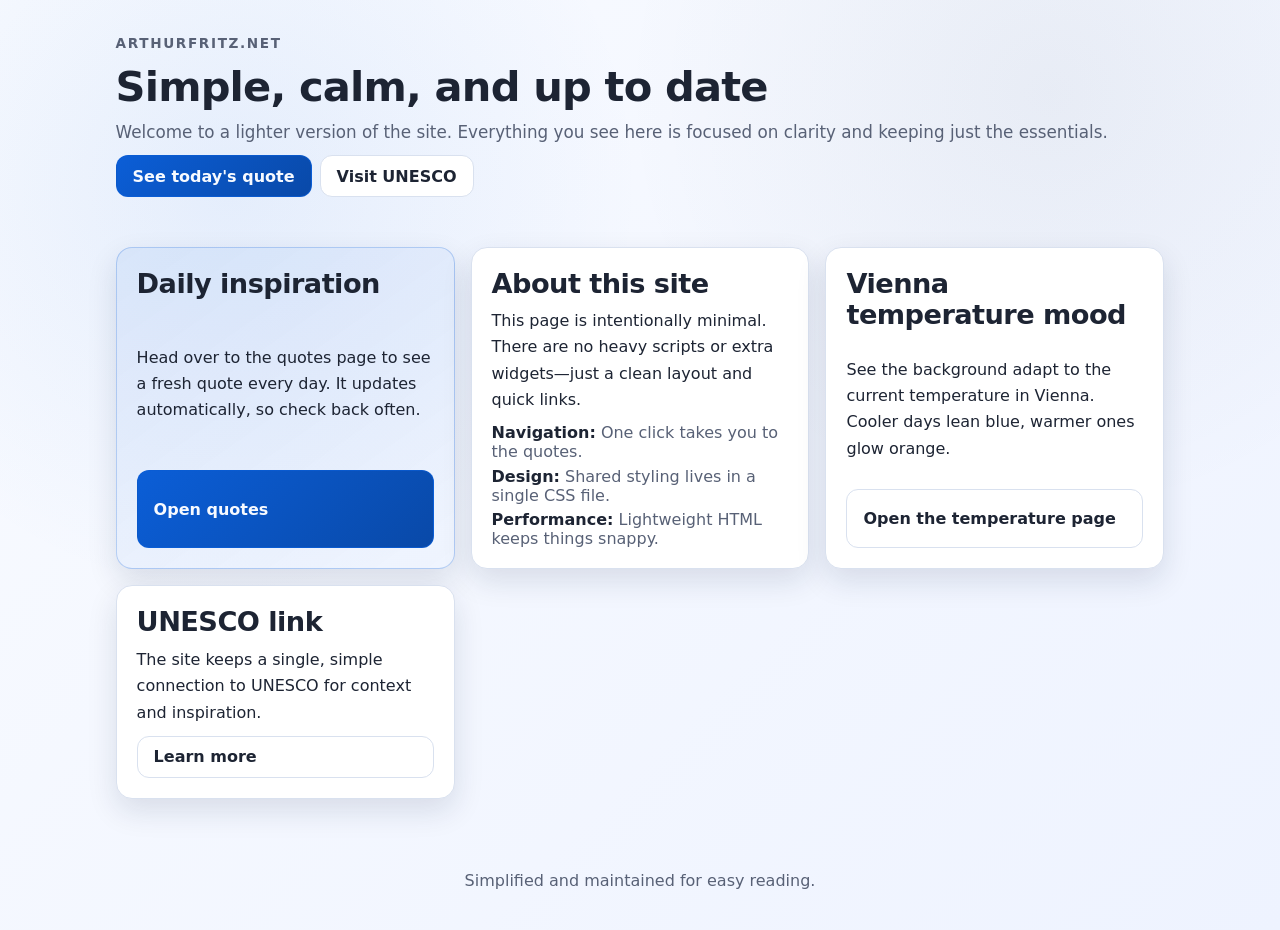
==== commit 88862357: "Add Vienna temperature page with adaptive colors" ====
--- a/index.html
+++ b/index.html
@@ -11,7 +11,7 @@
     <p class="eyebrow">arthurfritz.net</p>
     <h1>Simple, calm, and up to date</h1>
     <p class="lead">Welcome to a lighter version of the site. Everything you see here is focused on clarity and keeping just the essentials.</p>
-    <div style="display:flex;gap:0.5rem;flex-wrap:wrap;align-items:center;">
+    <div class="action-row">
       <a class="button primary" href="quotes.html">See today's quote</a>
       <a class="button" href="https://www.unesco.org/en" target="_blank" rel="noopener">Visit UNESCO</a>
     </div>
@@ -35,6 +35,12 @@
     </section>
 
     <section class="card">
+      <h2>Vienna temperature mood</h2>
+      <p>See the background adapt to the current temperature in Vienna. Cooler days lean blue, warmer ones glow orange.</p>
+      <a class="button" href="temperature.html">Open the temperature page</a>
+    </section>
+
+    <section class="card">
       <h2>UNESCO link</h2>
       <p>The site keeps a single, simple connection to UNESCO for context and inspiration.</p>
       <a class="button" href="https://www.unesco.org/en" target="_blank" rel="noopener">Learn more</a>
--- a/styles.css
+++ b/styles.css
@@ -72,6 +72,13 @@
   font-size: 1.05rem;
 }
 
+.action-row {
+  display: flex;
+  gap: 0.5rem;
+  flex-wrap: wrap;
+  align-items: center;
+}
+
 .grid {
   display: grid;
   gap: 1rem;
@@ -183,3 +190,41 @@
     grid-template-columns: 1fr;
   }
 }
+
+.temperature-card {
+  display: grid;
+  grid-template-columns: repeat(auto-fit, minmax(220px, 1fr));
+  gap: 1rem;
+  align-items: center;
+}
+
+.temperature-reading {
+  display: grid;
+  gap: 0.25rem;
+}
+
+.temperature-value {
+  font-size: clamp(2.5rem, 5vw, 3.5rem);
+  font-weight: 800;
+  margin: 0;
+}
+
+.temperature-label {
+  color: var(--muted);
+  font-weight: 700;
+  margin: 0;
+}
+
+.temperature-details {
+  display: grid;
+  gap: 0.35rem;
+}
+
+.temperature-description {
+  margin: 0;
+  line-height: 1.6;
+}
+
+.temperature-page .card {
+  transition: border-color 200ms ease;
+}
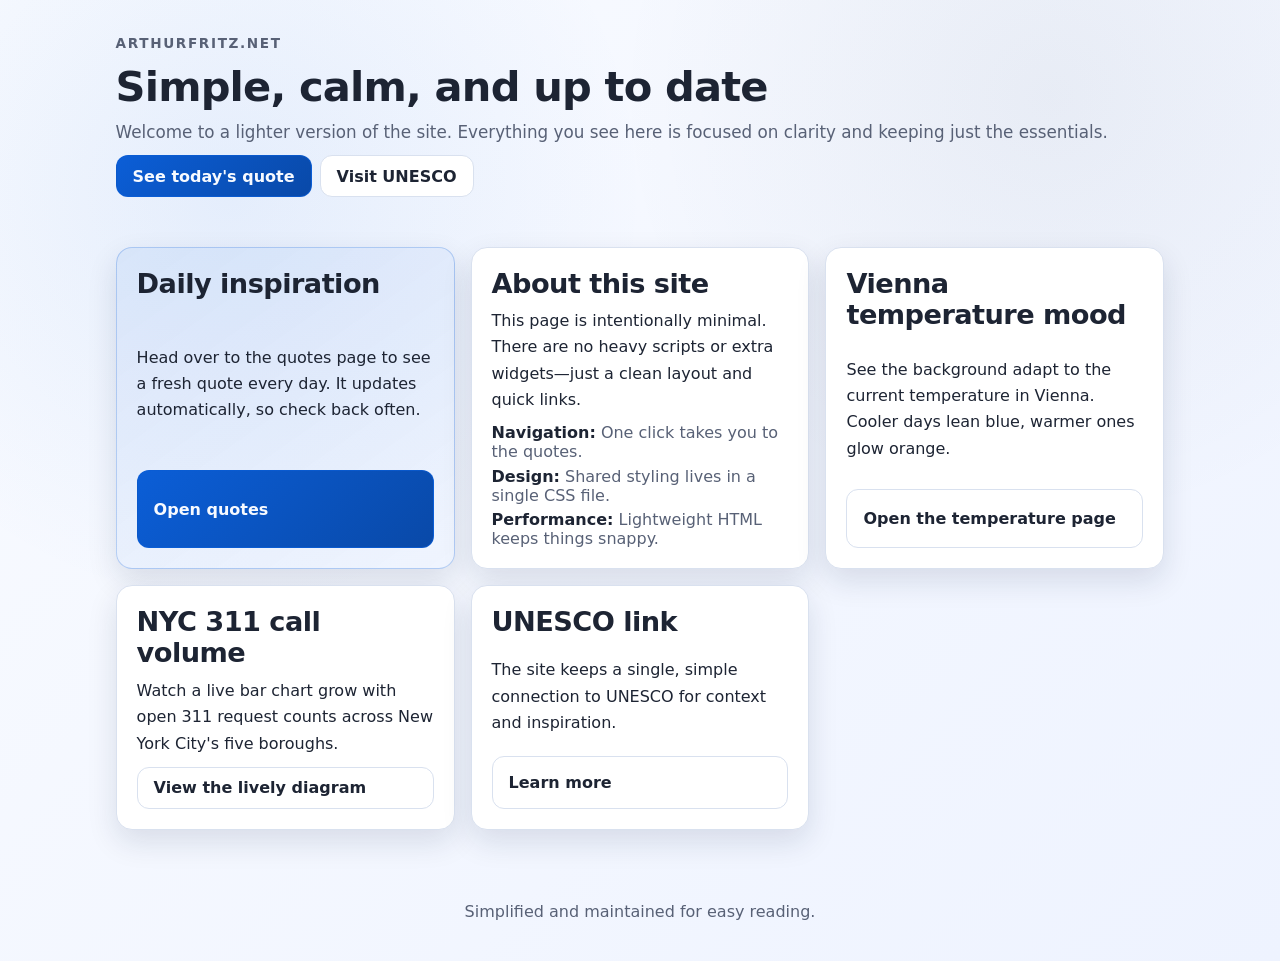
==== commit 428a52f7: "Add NYC 311 service request diagram" ====
--- a/index.html
+++ b/index.html
@@ -41,6 +41,12 @@
     </section>
 
     <section class="card">
+      <h2>NYC 311 call volume</h2>
+      <p>Watch a live bar chart grow with open 311 request counts across New York City's five boroughs.</p>
+      <a class="button" href="city-data.html">View the lively diagram</a>
+    </section>
+
+    <section class="card">
       <h2>UNESCO link</h2>
       <p>The site keeps a single, simple connection to UNESCO for context and inspiration.</p>
       <a class="button" href="https://www.unesco.org/en" target="_blank" rel="noopener">Learn more</a>
--- a/styles.css
+++ b/styles.css
@@ -228,3 +228,125 @@
 .temperature-page .card {
   transition: border-color 200ms ease;
 }
+
+.city-data-page body,
+.city-data-page {
+  background: radial-gradient(circle at 10% 20%, rgba(64, 160, 255, 0.1), transparent 30%),
+    radial-gradient(circle at 85% 10%, rgba(120, 81, 255, 0.12), transparent 30%),
+    linear-gradient(135deg, #f7f9ff 0%, #eef3ff 60%, #ffffff 100%);
+}
+
+.chart-card {
+  grid-column: 1 / -1;
+  gap: 1rem;
+}
+
+.chart-header {
+  display: flex;
+  justify-content: space-between;
+  gap: 1rem;
+  align-items: flex-start;
+  flex-wrap: wrap;
+}
+
+.legend {
+  display: flex;
+  gap: 0.5rem;
+  align-items: center;
+}
+
+.legend-badge {
+  padding: 0.4rem 0.75rem;
+  border-radius: 999px;
+  font-weight: 700;
+  font-size: 0.9rem;
+  border: 1px solid var(--border);
+}
+
+.legend-badge.gradient {
+  background: linear-gradient(135deg, rgba(11, 94, 215, 0.18), rgba(120, 81, 255, 0.2));
+  color: var(--accent-strong);
+}
+
+.legend-badge.muted {
+  background: rgba(13, 35, 67, 0.04);
+  color: var(--muted);
+}
+
+.bar-chart {
+  display: grid;
+  gap: 0.65rem;
+}
+
+.bar {
+  background: linear-gradient(90deg, rgba(11, 94, 215, 0.08), rgba(120, 81, 255, 0.08));
+  border: 1px solid rgba(11, 94, 215, 0.12);
+  border-radius: 12px;
+  padding: 0.65rem;
+  display: grid;
+  gap: 0.35rem;
+  position: relative;
+  overflow: hidden;
+}
+
+.bar-label {
+  font-weight: 800;
+  color: var(--accent-strong);
+}
+
+.bar-fill {
+  position: relative;
+  background: linear-gradient(90deg, rgba(11, 94, 215, 0.8), rgba(120, 81, 255, 0.8));
+  border-radius: 10px;
+  height: 18px;
+  width: 0;
+  transition: width 600ms ease;
+  box-shadow: inset 0 0 0 1px rgba(255, 255, 255, 0.15);
+}
+
+.bar-fill::after {
+  content: '';
+  position: absolute;
+  inset: 0;
+  border-radius: inherit;
+  background: linear-gradient(120deg, rgba(255, 255, 255, 0.45), transparent 45%);
+  mix-blend-mode: screen;
+}
+
+.bar-value {
+  position: absolute;
+  right: 0.5rem;
+  top: 50%;
+  transform: translateY(-50%);
+  color: #f9fbff;
+  font-weight: 800;
+  font-size: 0.9rem;
+}
+
+.bar-fill {
+  animation: grow 900ms ease forwards;
+  animation-delay: var(--delay, 0ms);
+}
+
+.bar-fill {
+  --target-width: 0%;
+}
+
+.bar-fill {
+  width: var(--target-width);
+}
+
+@keyframes grow {
+  from {
+    width: 0;
+  }
+  to {
+    width: var(--target-width);
+  }
+}
+
+@media (max-width: 720px) {
+  .chart-card {
+    grid-column: auto;
+  }
+}
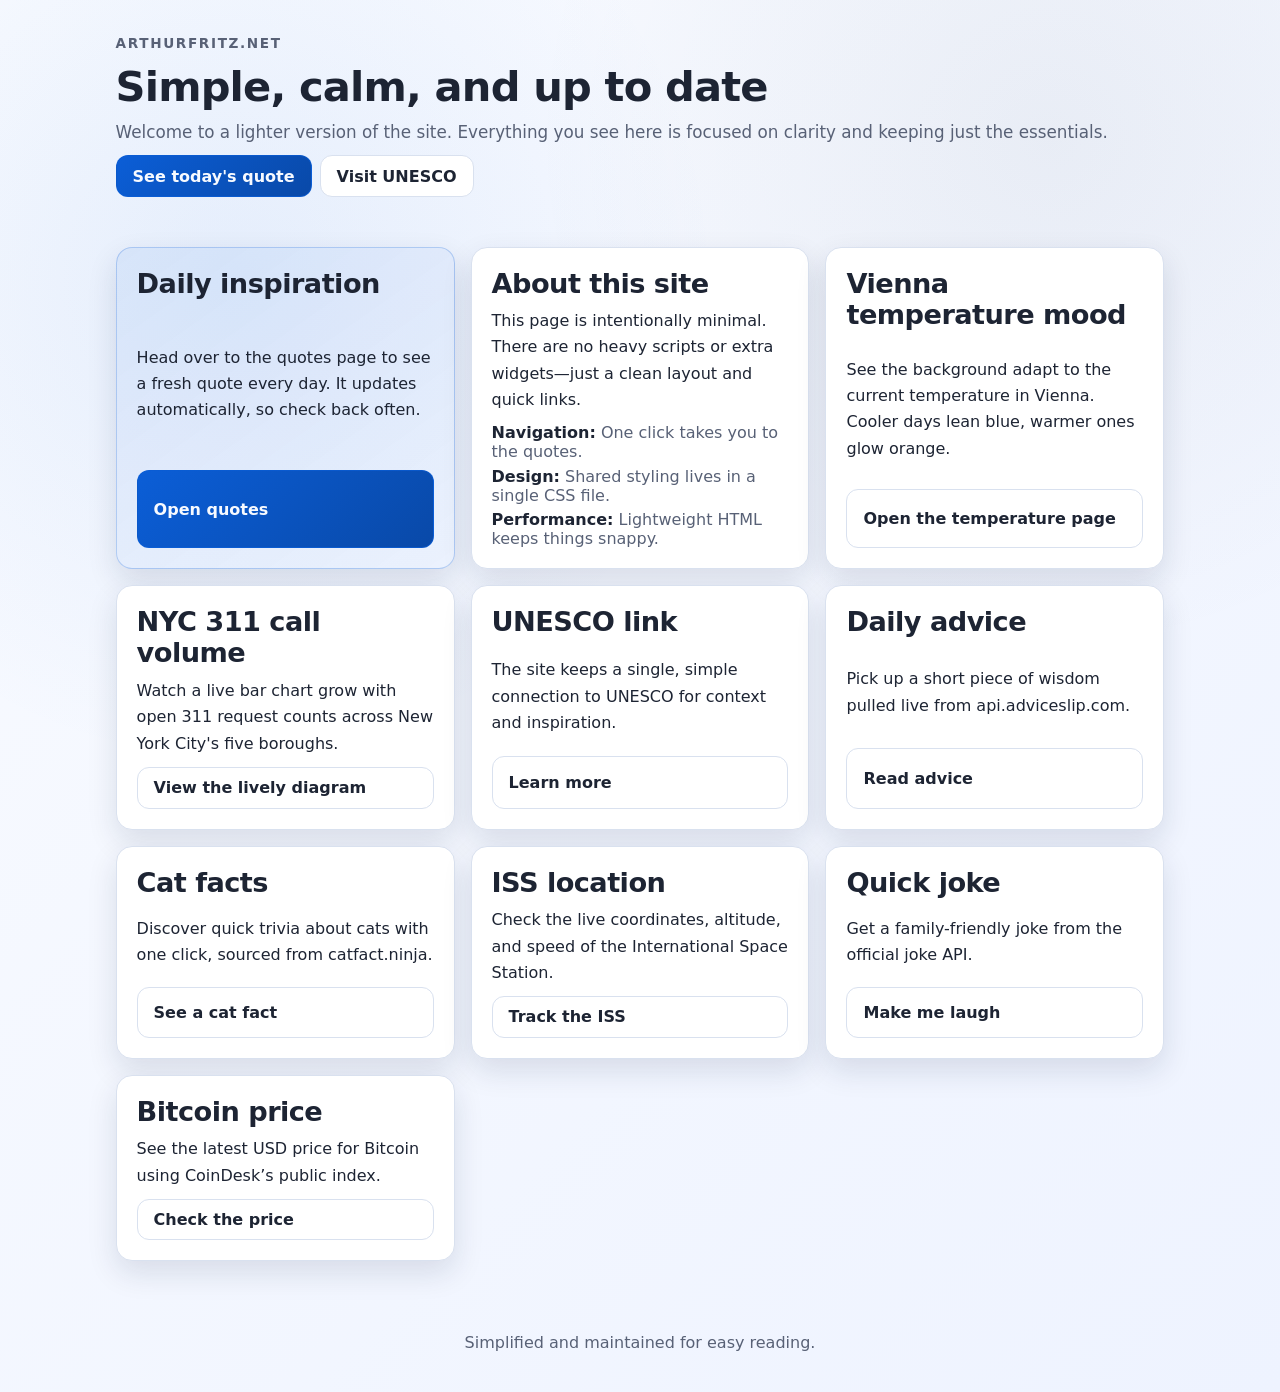
==== commit 47b30265: "Add five new live data pages and update navigation" ====
--- a/index.html
+++ b/index.html
@@ -51,6 +51,36 @@
       <p>The site keeps a single, simple connection to UNESCO for context and inspiration.</p>
       <a class="button" href="https://www.unesco.org/en" target="_blank" rel="noopener">Learn more</a>
     </section>
+
+    <section class="card">
+      <h2>Daily advice</h2>
+      <p>Pick up a short piece of wisdom pulled live from api.adviceslip.com.</p>
+      <a class="button" href="advice.html">Read advice</a>
+    </section>
+
+    <section class="card">
+      <h2>Cat facts</h2>
+      <p>Discover quick trivia about cats with one click, sourced from catfact.ninja.</p>
+      <a class="button" href="cat-fact.html">See a cat fact</a>
+    </section>
+
+    <section class="card">
+      <h2>ISS location</h2>
+      <p>Check the live coordinates, altitude, and speed of the International Space Station.</p>
+      <a class="button" href="iss-location.html">Track the ISS</a>
+    </section>
+
+    <section class="card">
+      <h2>Quick joke</h2>
+      <p>Get a family-friendly joke from the official joke API.</p>
+      <a class="button" href="joke.html">Make me laugh</a>
+    </section>
+
+    <section class="card">
+      <h2>Bitcoin price</h2>
+      <p>See the latest USD price for Bitcoin using CoinDesk’s public index.</p>
+      <a class="button" href="bitcoin-price.html">Check the price</a>
+    </section>
   </main>
 
   <footer class="footer">
